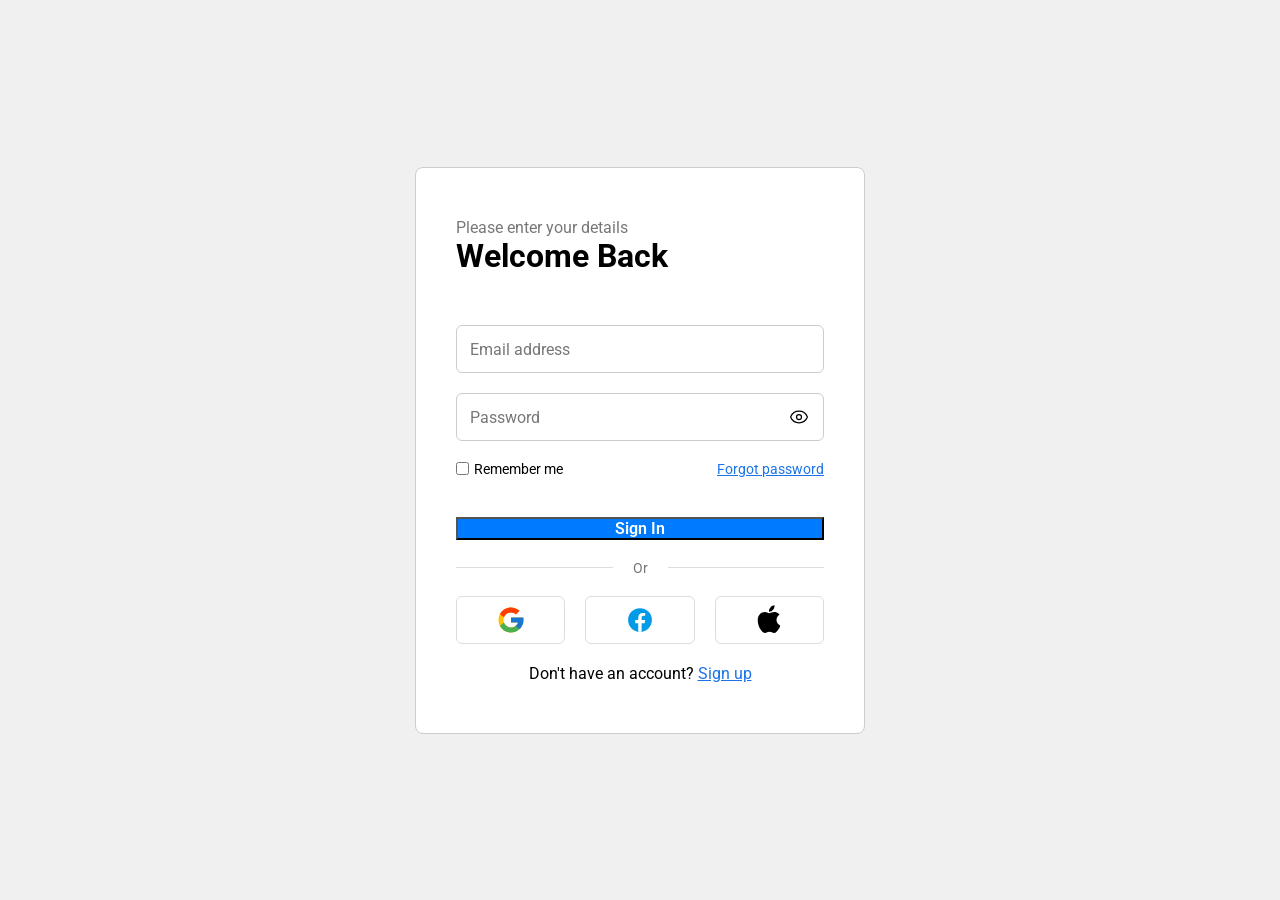
==== index.html @ f0dc00d4 "completed the dashboard and a simple generic login page" ====
<!DOCTYPE html>
<html lang="en">
  <head>
    <meta charset="UTF-8" />
    <meta name="viewport" content="width=device-width, initial-scale=1.0" />
    <title>Login form | YouTube</title>
    <link rel="stylesheet" href="index.css" />
  </head>
  <body>
    <!-- Where the HTML content will go -->
    <div class="container">
      <div class="form-container">
        <!-- <div class="form-blob">
          <img
            src="assets/blob.svg"
            alt="blob"
            class="blob-image blob-image--1"
          />
          <img
            src="assets/blob.svg"
            alt="blob"
            class="blob-image blob-image--2"
          />
          <img
            src="assets/blob.svg"
            alt="blob"
            class="blob-image blob-image--3"
          />
        </div> -->

        <div class="form-header">
          <p>Please enter your details</p>
          <h1>Welcome Back</h1>
        </div>
        <form class="form-box">
          <div class="input-group">
            <input
              type="email"
              id="email"
              class="input-field"
              placeholder=""
              required
            />
            <label for="email" class="floating-label">Email address</label>
          </div>

          <div class="input-group">
            <input
              type="password"
              id="password"
              class="input-field"
              placeholder=""
              required
            />
            <label for="password" class="floating-label">Password</label>
            <div class="eye-icon">
              <img src="assets/eye.svg" alt="eye icon" />
            </div>
          </div>
          <div class="input-group checkbox-group">
            <div class="form-col remember-me">
              <input
                type="checkbox"
                id="remember-me-checkbox"
                class="checkbox-field"
              />
              <label for="remember-me-checkbox">Remember me</label>
            </div>
            <div class="form-col">
              <a href="#" class="form-link">Forgot password</a>
            </div>
          </div>
          <button type="submit" class="form-btn--submit">Sign In</button>
        </form>
        <div class="form-divider">
          <p>Or</p>
        </div>
        <div class="form-bottom">
          <div class="form-socials">
            <button class="form-btn form-btn--social">
              <img
                class="btn-icon"
                src="assets/google.svg"
                alt="Google eye-icon"
              />
            </button>
            <button class="form-btn form-btn--social">
              <img
                class="btn-icon"
                src="assets/facebook.svg"
                alt="Google eye-icon"
              />
            </button>
            <button class="form-btn form-btn--social">
              <img
                class="btn-icon"
                src="assets/apple.svg"
                alt="Google eye-icon"
              />
            </button>
          </div>
          <p>
            Don't have an account? <a href="#" class="form-link">Sign up</a>
          </p>
        </div>
      </div>
    </div>

    <script src="index.js"></script>
  </body>
</html>
---- index.css ----
@import url("https://fonts.googleapis.com/css2?family=Roboto:ital,wght@0,100;0,300;0,400;0,500;0,700;0,900;1,100;1,300;1,400;1,500;1,700;1,900&display=swap");

* {
  margin: 0;
  padding: 0;
  box-sizing: border-box;
  font-family: Roboto, Arial, sans-serif;
}
body {
  background-color: #f0f0f0;
  color: black;
}
.container {
  display: flex;
  align-items: center;
  justify-content: center;
  height: 100vh;
  padding: 20px;
}

.form-container {
  position: relative;
  background-color: #fff;
  padding: 50px 40px;
  width: 100%;
  max-width: 450px;
  border-radius: 8px;
  border: 1px solid #ccc;
  overflow: hidden;
}

.form-header {
  position: relative;
}
.form-header p {
  color: #777;
}

.form-header h1 {
  font-size: 32px;
}
.form-box {
  display: flex;
  flex-direction: column;
  gap: 20px;
  margin-top: 50px;
}
.input-group {
  position: relative;
  display: flex;
}
.input-field {
  height: 48px;
  padding-inline: 14px;
  border: 1px solid #ccc;
  border-radius: 6px;
  width: 100%;
  outline: none;
}

#password {
  padding-right: 30px;
}
.floating-label {
  position: absolute;
  top: 50%;
  left: 8px;
  transform: translateY(-50%);
  color: #777;
  background-color: #fff;
  padding-inline: 6px;
  transition: all 0.3s ease;
  pointer-events: none;
}
.input-field:focus ~ .floating-label,
.input-field:not(:placeholder-shown) ~ .floating-label {
  top: 0;
  left: 8px;
  transform: translateY(-50%);
  font-size: 12px;
  color: #007bff;
}
.input-field:focus {
  border-color: #007bff;
}

.input-field:not(:focus):not(:placeholder-shown) ~ .floating-label {
  color: #5f6368;
}
.eye-icon {
  position: absolute;
  right: 15px;
  top: 50%;
  display: flex;
  transform: translateY(-50%);
}
.eye-icon img {
  width: 20px;
  height: 20px;
  cursor: pointer;
  color: #777;
}
.checkbox-group {
  display: flex;
  justify-content: space-between;
  gap: 10px;
  font-size: 14px;
}

.remember-me {
  display: flex;
  align-items: center;
  gap: 5px;
}
.form-btn {
  display: flex;
  justify-content: center;
  align-items: center;
  gap: 10px;
  height: 48px;
  background: none;
  border: none;
  border-radius: 6px;
  cursor: pointer;
  padding-inline: 8px;
}
.form-btn--submit {
  background-color: #007bff;
  color: #fff;
  font-size: 16px;
  font-weight: 600;
  margin-top: 20px;
  transition: background-color 0.3 ease;
}

.form-btn--submit:hover {
  background-color: #0056b3;
}
.form-bottom {
  display: flex;
  flex-direction: column;
  justify-content: center;
  align-items: center;
  gap: 20px;
  margin-top: 20px;
}

.form-divider {
  display: flex;
  align-items: center;
  gap: 20px;
  font-size: 14px;
  color: #777;
  margin-top: 20px;
}

.form-divider:before,
.form-divider::after {
  content: "";
  flex: 1;
  height: 1px;
  background-color: #ddd;
}
.form-socials {
  width: 100%;
  display: grid;
  grid-template-columns: repeat(3, 1fr);
  gap: 20px;
}

.form-btn--social {
  border: 1px solid #ddd;
  transition: 0.3s ease;
}
.form-btn--social:hover {
  background-color: #f0f0f0;
}
.btn-icon {
  width: 30px;
}
.form-link {
  color: #1a73e8;
}
.form-link:hover {
  text-decoration: none;
}
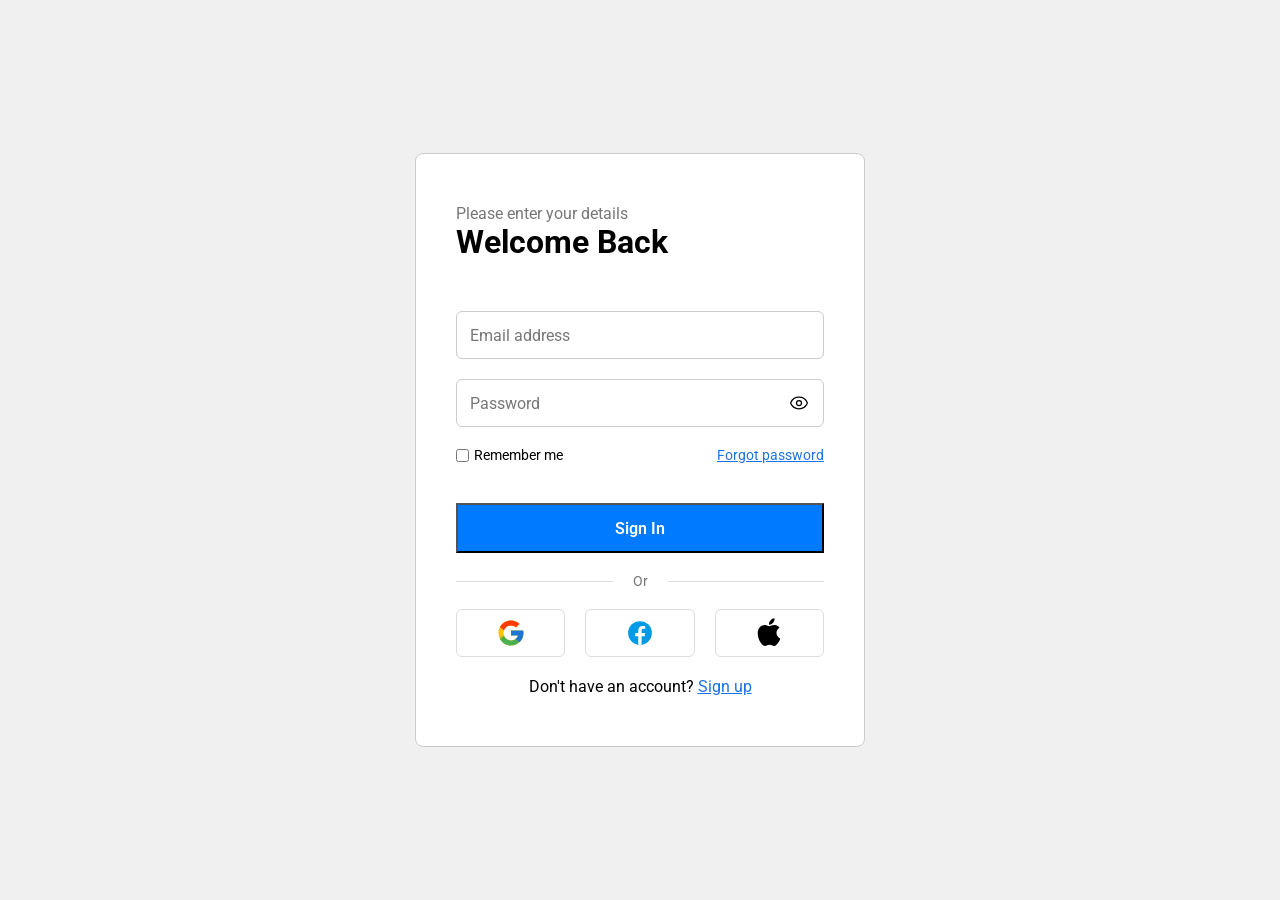
==== commit c866f55b: "added comments and adjusted height of the submit button" ====
--- a/index.html
+++ b/index.html
@@ -7,27 +7,8 @@
     <link rel="stylesheet" href="index.css" />
   </head>
   <body>
-    <!-- Where the HTML content will go -->
     <div class="container">
       <div class="form-container">
-        <!-- <div class="form-blob">
-          <img
-            src="assets/blob.svg"
-            alt="blob"
-            class="blob-image blob-image--1"
-          />
-          <img
-            src="assets/blob.svg"
-            alt="blob"
-            class="blob-image blob-image--2"
-          />
-          <img
-            src="assets/blob.svg"
-            alt="blob"
-            class="blob-image blob-image--3"
-          />
-        </div> -->
-
         <div class="form-header">
           <p>Please enter your details</p>
           <h1>Welcome Back</h1>
--- a/index.css
+++ b/index.css
@@ -1,4 +1,39 @@
 @import url("https://fonts.googleapis.com/css2?family=Roboto:ital,wght@0,100;0,300;0,400;0,500;0,700;0,900;1,100;1,300;1,400;1,500;1,700;1,900&display=swap");
+
+/* light and dark mode created by cursor AI  */
+:root {
+  color-scheme: light dark;
+
+  --color-bg-page: #f0f0f0;
+  --color-text-primary: #000;
+  --color-text-secondary: #777;
+  --color-text-muted: #5f6368;
+  --color-surface: #fff;
+  --color-border: #ccc;
+  --color-divider: #ddd;
+  --color-accent: #007bff;
+  --color-accent-hover: #0056b3;
+  --color-link: #1a73e8;
+  --color-button-text: #fff;
+  --color-social-hover: #f0f0f0;
+}
+
+@media (prefers-color-scheme: dark) {
+  :root {
+    --color-bg-page: #121212;
+    --color-text-primary: #f1f1f1;
+    --color-text-secondary: #aaa;
+    --color-text-muted: #9aa0a6;
+    --color-surface: #1e1e1e;
+    --color-border: #3f3f3f;
+    --color-divider: #3f3f3f;
+    --color-accent: #4da3ff;
+    --color-accent-hover: #3588e8;
+    --color-link: #8ab4f8;
+    --color-button-text: #fff;
+    --color-social-hover: #2a2a2a;
+  }
+}
 
 * {
   margin: 0;
@@ -6,10 +41,12 @@
   box-sizing: border-box;
   font-family: Roboto, Arial, sans-serif;
 }
+
 body {
-  background-color: #f0f0f0;
-  color: black;
-}
+  background-color: var(--color-bg-page);
+  color: var(--color-text-primary);
+}
+
 .container {
   display: flex;
   align-items: center;
@@ -20,86 +57,98 @@
 
 .form-container {
   position: relative;
-  background-color: #fff;
+  background-color: var(--color-surface);
   padding: 50px 40px;
   width: 100%;
   max-width: 450px;
   border-radius: 8px;
-  border: 1px solid #ccc;
+  border: 1px solid var(--color-border);
   overflow: hidden;
 }
 
 .form-header {
   position: relative;
 }
+
 .form-header p {
-  color: #777;
+  color: var(--color-text-secondary);
 }
 
 .form-header h1 {
   font-size: 32px;
 }
+
 .form-box {
   display: flex;
   flex-direction: column;
   gap: 20px;
   margin-top: 50px;
 }
+
 .input-group {
   position: relative;
   display: flex;
 }
+
 .input-field {
   height: 48px;
   padding-inline: 14px;
-  border: 1px solid #ccc;
+  border: 1px solid var(--color-border);
   border-radius: 6px;
   width: 100%;
   outline: none;
+  background-color: var(--color-surface);
+  color: var(--color-text-primary);
 }
 
 #password {
   padding-right: 30px;
 }
+
 .floating-label {
   position: absolute;
   top: 50%;
   left: 8px;
   transform: translateY(-50%);
-  color: #777;
-  background-color: #fff;
+  color: var(--color-text-secondary);
+  background-color: var(--color-surface);
   padding-inline: 6px;
   transition: all 0.3s ease;
   pointer-events: none;
 }
+
 .input-field:focus ~ .floating-label,
 .input-field:not(:placeholder-shown) ~ .floating-label {
   top: 0;
   left: 8px;
   transform: translateY(-50%);
   font-size: 12px;
-  color: #007bff;
-}
+  color: var(--color-accent);
+}
+
 .input-field:focus {
-  border-color: #007bff;
+  border-color: var(--color-accent);
 }
 
 .input-field:not(:focus):not(:placeholder-shown) ~ .floating-label {
-  color: #5f6368;
-}
+  color: var(--color-text-muted);
+}
+
 .eye-icon {
   position: absolute;
   right: 15px;
   top: 50%;
   display: flex;
   transform: translateY(-50%);
-}
+  color: var(--color-text-secondary);
+}
+
 .eye-icon img {
   width: 20px;
   height: 20px;
   cursor: pointer;
-  color: #777;
-}
+}
+
 .checkbox-group {
   display: flex;
   justify-content: space-between;
@@ -112,6 +161,7 @@
   align-items: center;
   gap: 5px;
 }
+
 .form-btn {
   display: flex;
   justify-content: center;
@@ -124,18 +174,22 @@
   cursor: pointer;
   padding-inline: 8px;
 }
+
 .form-btn--submit {
-  background-color: #007bff;
-  color: #fff;
+  background-color: var(--color-accent);
+  color: var(--color-button-text);
   font-size: 16px;
   font-weight: 600;
   margin-top: 20px;
-  transition: background-color 0.3 ease;
+  transition: background-color 0.3s ease;
+  height: 50px;
+  cursor: pointer;
 }
 
 .form-btn--submit:hover {
-  background-color: #0056b3;
-}
+  background-color: var(--color-accent-hover);
+}
+
 .form-bottom {
   display: flex;
   flex-direction: column;
@@ -150,7 +204,7 @@
   align-items: center;
   gap: 20px;
   font-size: 14px;
-  color: #777;
+  color: var(--color-text-secondary);
   margin-top: 20px;
 }
 
@@ -159,8 +213,9 @@
   content: "";
   flex: 1;
   height: 1px;
-  background-color: #ddd;
-}
+  background-color: var(--color-divider);
+}
+
 .form-socials {
   width: 100%;
   display: grid;
@@ -169,18 +224,22 @@
 }
 
 .form-btn--social {
-  border: 1px solid #ddd;
+  border: 1px solid var(--color-divider);
   transition: 0.3s ease;
 }
+
 .form-btn--social:hover {
-  background-color: #f0f0f0;
-}
+  background-color: var(--color-social-hover);
+}
+
 .btn-icon {
   width: 30px;
 }
+
 .form-link {
-  color: #1a73e8;
-}
+  color: var(--color-link);
+}
+
 .form-link:hover {
   text-decoration: none;
 }
